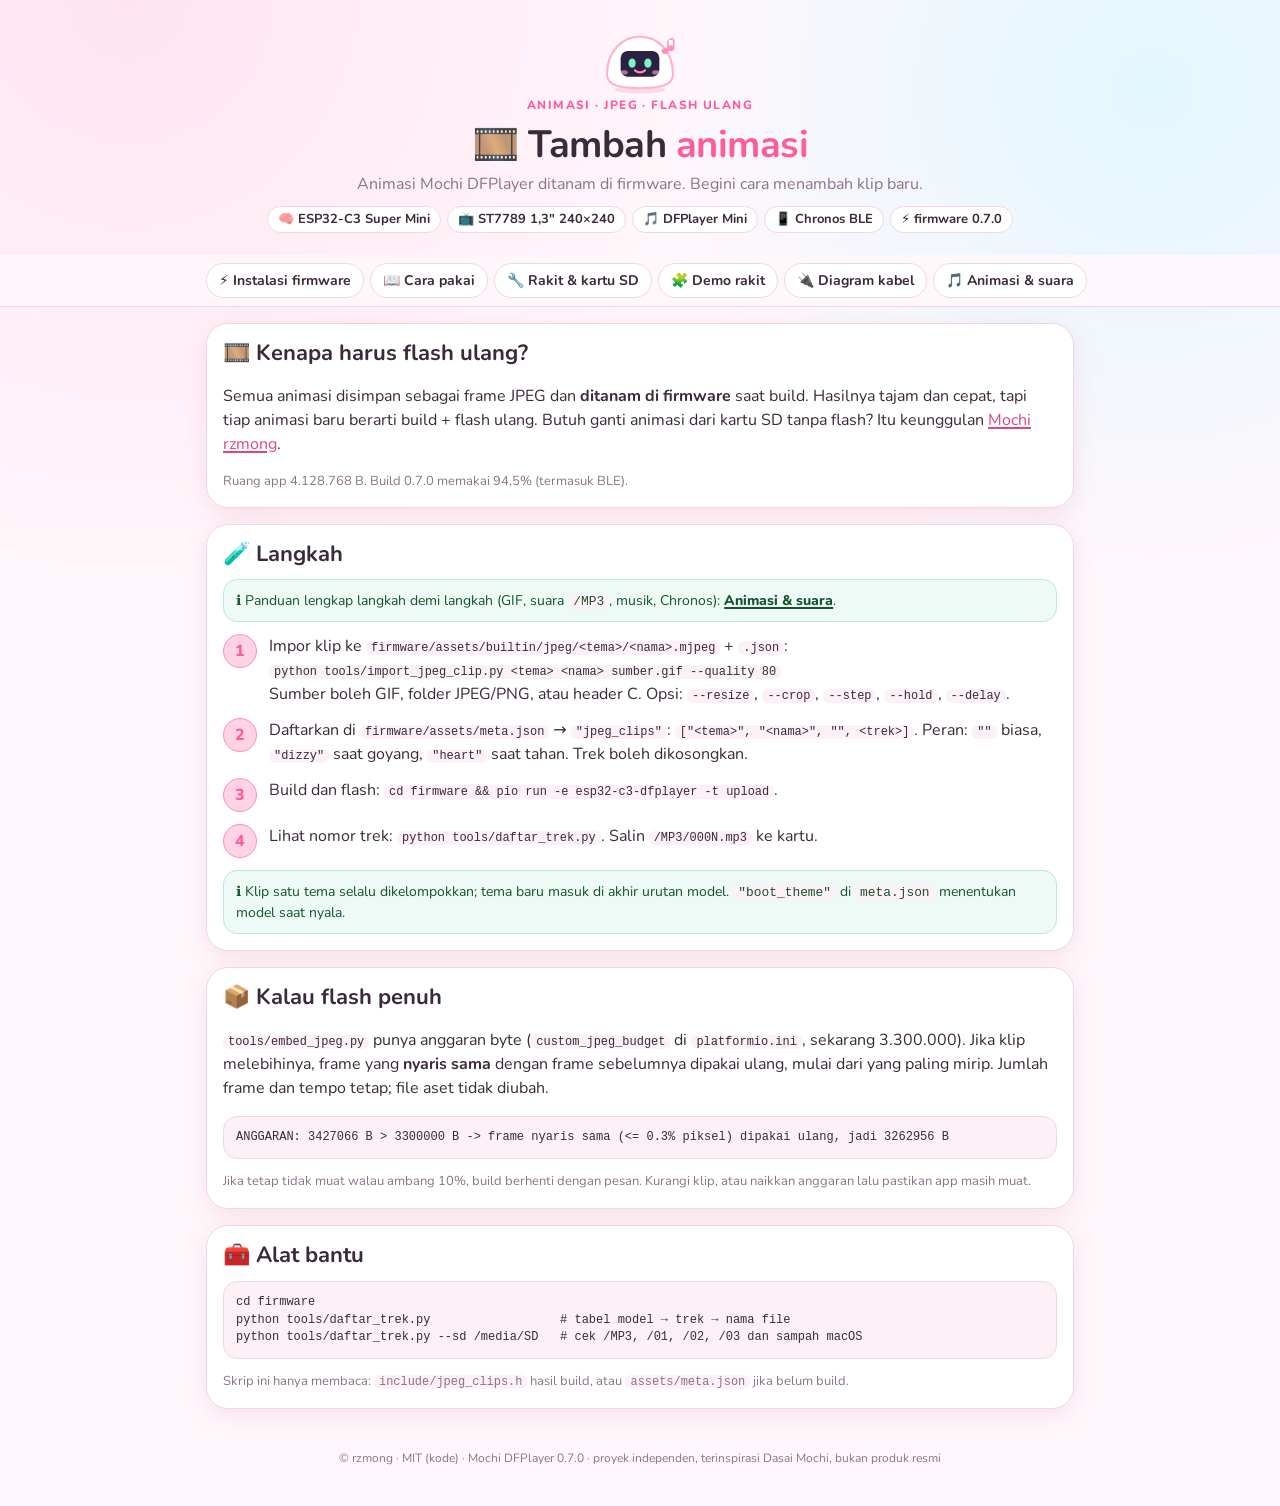
==== docs/animasi.html @ 937bc20a "Gabungkan main (v0.6.8-0.6.10) ke 0.7.0 - Sentuh: deteksi polaritas otomatis saat nyala dari v0.6.10" ====
<!DOCTYPE html>
<html lang="id">
<head>
<meta charset="UTF-8"/>
<meta name="viewport" content="width=device-width, initial-scale=1"/>
<title>Tambah animasi — Mochi DFPlayer</title>
<meta name="description" content="Mochi DFPlayer: teman meja ESP32-C3 + ST7789, animasi JPEG tajam di flash, suara MP3 lewat DFPlayer Mini, pemutar MP3 dan Chronos BLE."/>
<link rel="preconnect" href="https://fonts.googleapis.com"/>
<link rel="preconnect" href="https://fonts.gstatic.com" crossorigin/>
<link rel="stylesheet" href="https://fonts.googleapis.com/css2?family=Nunito:wght@400;700;800&amp;family=Quicksand:wght@500;700&amp;display=swap"/>
<link rel="icon" href="data:image/svg+xml,%3Csvg xmlns=%22http://www.w3.org/2000/svg%22 viewBox=%220 0 100 100%22%3E%3Ctext y=%22.9em%22 font-size=%2290%22%3E%F0%9F%8D%A1%3C/text%3E%3C/svg%3E"/>
<link rel="stylesheet" href="./mochi.css?v=3"/>
</head>
<body>
<header class="hero wrap narrow">
  <svg class="mochi" viewBox="0 0 120 96" aria-hidden="true"><ellipse cx="60" cy="88" rx="36" ry="5" fill="#f6c6d9" opacity=".6"/><path d="M14 66c0-30 20-52 46-52s46 22 46 52c0 14-12 20-46 20S14 80 14 66z" fill="#fff" stroke="#ffb3cf" stroke-width="3"/><rect x="33" y="34" width="54" height="36" rx="10" fill="#2b2140"/><ellipse cx="49" cy="51" rx="5" ry="6.5" fill="#7ef0c8"/><ellipse cx="71" cy="51" rx="5" ry="6.5" fill="#7ef0c8"/><path d="M53 61q7 6 14 0" stroke="#ff8fb8" stroke-width="3" fill="none" stroke-linecap="round"/><ellipse cx="38" cy="64" rx="5" ry="3" fill="#ffb3cf" opacity=".6"/><ellipse cx="82" cy="64" rx="5" ry="3" fill="#ffb3cf" opacity=".6"/><path d="M100 18v16a5 4 0 1 1-2-3V20l10-3v13a5 4 0 1 1-2-3V15z" fill="#ff8fb8"/></svg>
  <div class="kicker">animasi · jpeg · flash ulang</div>
  <h1>🎞️ Tambah <span>animasi</span></h1>
  <p class="sub">Animasi Mochi DFPlayer ditanam di firmware. Begini cara menambah klip baru.</p>
  <div class="chips"><span class="chip">🧠 ESP32-C3 Super Mini</span><span class="chip">📺 ST7789 1,3" 240×240</span><span class="chip">🎵 DFPlayer Mini</span><span class="chip">📱 Chronos BLE</span><span class="chip">⚡ firmware 0.7.0</span></div>
</header>
<nav class="tabs"><div class="wrap narrow"><a href="index.html">⚡ Instalasi firmware</a><a href="panduan.html">📖 Cara pakai</a><a href="instalasi.html">🔧 Rakit &amp; kartu SD</a><a href="pemasangan.html">🧩 Demo rakit</a><a href="pemasangan-kabel.html">🔌 Diagram kabel</a><a href="kelola.html">🎵 Animasi &amp; suara</a><a href="animasi.html" class="on" aria-current="page">🎞️ Tambah animasi</a><a href="https://rz7mong.github.io/mochi-rzmong/">💗 Mochi rzmong (GIF)</a><a href="https://github.com/rz7mong/mochi-dfplayer">🐙 GitHub</a></div></nav>
<main class="wrap narrow">
<section class="card">
  <h2>🎞️ Kenapa harus flash ulang?</h2>
  <p>Semua animasi disimpan sebagai frame JPEG dan <b>ditanam di firmware</b> saat build. Hasilnya tajam dan cepat, tapi tiap animasi baru berarti build + flash ulang. Butuh ganti animasi dari kartu SD tanpa flash? Itu keunggulan <a href="https://rz7mong.github.io/mochi-rzmong/">Mochi rzmong</a>.</p>
  <p class="hint">Ruang app 4.128.768 B. Build 0.7.0 memakai 94,5% (termasuk BLE).</p>
</section>

<section class="card">
  <h2>🧪 Langkah</h2>
  <p class="info">ℹ️ Panduan lengkap langkah demi langkah (GIF, suara <code>/MP3</code>, musik, Chronos): <a href="kelola.html">Animasi &amp; suara</a>.</p>
  <div class="step"><div class="num">1</div><div>Impor klip ke <code>firmware/assets/builtin/jpeg/&lt;tema&gt;/&lt;nama&gt;.mjpeg</code> + <code>.json</code>:<br><code>python tools/import_jpeg_clip.py &lt;tema&gt; &lt;nama&gt; sumber.gif --quality 80</code><br>Sumber boleh GIF, folder JPEG/PNG, atau header C. Opsi: <code>--resize</code>, <code>--crop</code>, <code>--step</code>, <code>--hold</code>, <code>--delay</code>.</div></div>
  <div class="step"><div class="num">2</div><div>Daftarkan di <code>firmware/assets/meta.json</code> → <code>"jpeg_clips"</code>: <code>["&lt;tema&gt;", "&lt;nama&gt;", "", &lt;trek&gt;]</code>. Peran: <code>""</code> biasa, <code>"dizzy"</code> saat goyang, <code>"heart"</code> saat tahan. Trek boleh dikosongkan.</div></div>
  <div class="step"><div class="num">3</div><div>Build dan flash: <code>cd firmware &amp;&amp; pio run -e esp32-c3-dfplayer -t upload</code>.</div></div>
  <div class="step"><div class="num">4</div><div>Lihat nomor trek: <code>python tools/daftar_trek.py</code>. Salin <code>/MP3/000N.mp3</code> ke kartu.</div></div>
  <p class="info">ℹ️ Klip satu tema selalu dikelompokkan; tema baru masuk di akhir urutan model. <code>"boot_theme"</code> di <code>meta.json</code> menentukan model saat nyala.</p>
</section>

<section class="card">
  <h2>📦 Kalau flash penuh</h2>
  <p><code>tools/embed_jpeg.py</code> punya anggaran byte (<code>custom_jpeg_budget</code> di <code>platformio.ini</code>, sekarang 3.300.000). Jika klip melebihinya, frame yang <b>nyaris sama</b> dengan frame sebelumnya dipakai ulang, mulai dari yang paling mirip. Jumlah frame dan tempo tetap; file aset tidak diubah.</p>
<pre>ANGGARAN: 3427066 B &gt; 3300000 B -&gt; frame nyaris sama (&lt;= 0.3% piksel) dipakai ulang, jadi 3262956 B</pre>
  <p class="hint">Jika tetap tidak muat walau ambang 10%, build berhenti dengan pesan. Kurangi klip, atau naikkan anggaran lalu pastikan app masih muat.</p>
</section>

<section class="card">
  <h2>🧰 Alat bantu</h2>
<pre>cd firmware
python tools/daftar_trek.py                  # tabel model → trek → nama file
python tools/daftar_trek.py --sd /media/SD   # cek /MP3, /01, /02, /03 dan sampah macOS</pre>
  <p class="hint">Skrip ini hanya membaca: <code>include/jpeg_clips.h</code> hasil build, atau <code>assets/meta.json</code> jika belum build.</p>
</section>
</main>
<footer>© rzmong · MIT (kode) · Mochi DFPlayer 0.7.0 · proyek independen, terinspirasi Dasai Mochi, bukan produk resmi</footer>
</body>
</html>
---- docs/mochi.css ----
/* Mochi DFPlayer — desain sama dengan rz7mong/mochi-rzmong/docs/mochi.css (pemasangan.html) */
:root{--bg:#fff7fb;--card:#ffffff;--ink:#3b2a3a;--muted:#8a7488;--pink:#ff8fb8;--pink2:#ffd3e4;--pinkd:#ff5c98;--mint:#b8f0dc;--line:#f3d6e4;--shadow:0 6px 24px rgba(214,120,160,.18);--warn:#c2410c;--warnbg:#fff1e6;--ok:#15803d;--blue:#2f6fe4}
*{box-sizing:border-box}
html{scroll-behavior:smooth}
body{margin:0;font-family:"Nunito","Quicksand",ui-rounded,system-ui,-apple-system,"Segoe UI",sans-serif;background:radial-gradient(circle at 10% 0%,#ffe4f0 0,transparent 40%),radial-gradient(circle at 90% 10%,#e2f7ff 0,transparent 35%),var(--bg);background-attachment:fixed;color:var(--ink);line-height:1.5}
a{color:#e0457f;text-decoration-thickness:1.5px;text-underline-offset:2px}
a:hover{color:var(--pinkd)}
.wrap{max-width:1080px;margin:0 auto;padding:0 16px}
.wrap.narrow{max-width:900px}
.wrap.slim{max-width:720px}
/* hero */
header.hero{padding:26px 0 8px;text-align:center}
.mochi{width:86px;height:70px;margin:0 auto;display:block;animation:bob 2.6s ease-in-out infinite}
@keyframes bob{0%,100%{transform:translateY(0) scale(1,1)}50%{transform:translateY(-6px) scale(1.04,.96)}}
@media (prefers-reduced-motion:reduce){.mochi{animation:none}html{scroll-behavior:auto}}
.kicker{font-size:12px;font-weight:800;letter-spacing:.12em;text-transform:uppercase;color:var(--pinkd)}
h1{font-size:clamp(24px,5vw,38px);margin:8px 0 4px;letter-spacing:-.5px;line-height:1.2}
h1 span{color:var(--pinkd)}
.sub{color:var(--muted);margin:0 auto;max-width:720px}
.chips{display:flex;flex-wrap:wrap;gap:6px;justify-content:center;margin-top:10px}
.chip{display:inline-flex;align-items:center;gap:4px;background:#fff;border:1px solid var(--line);border-radius:999px;padding:3px 10px;font-size:13px;font-weight:700;color:var(--ink)}
/* sticky pill nav */
nav.tabs{position:sticky;top:0;z-index:20;background:rgba(255,247,251,.92);backdrop-filter:blur(8px);-webkit-backdrop-filter:blur(8px);border-bottom:1px solid var(--line);margin:14px 0 0}
nav.tabs .wrap{display:flex;gap:6px;overflow-x:auto;padding:8px 16px}
nav.tabs a{white-space:nowrap;text-decoration:none;color:var(--ink);background:#fff;border:1px solid var(--line);padding:6px 12px;border-radius:999px;font-weight:700;font-size:14px}
nav.tabs a:hover{background:var(--pink2)}
nav.tabs a.on,nav.tabs a[aria-current]{background:var(--pinkd);border-color:var(--pinkd);color:#fff}
/* content */
main{padding-bottom:8px}
section{margin:22px 0}
h2{font-size:22px;margin:0 0 10px;line-height:1.25}
h3{font-size:17px;margin:4px 0 8px}
.card{background:var(--card);border:1px solid var(--line);border-radius:22px;box-shadow:var(--shadow);padding:16px;margin:16px 0}
.card > :first-child{margin-top:0}
.card > :last-child{margin-bottom:0}
.note{background:var(--warnbg);border:1px solid #fed7aa;color:#7c2d12;border-radius:14px;padding:10px 12px;font-size:14px;margin:8px 0}
.info{background:#eefaf5;border:1px solid #bde9d5;color:#14532d;border-radius:14px;padding:10px 12px;font-size:14px;margin:8px 0}
.note a,.info a{color:inherit;font-weight:800}
.hint,.muted{font-size:13px;color:var(--muted);line-height:1.5}
.warn{color:var(--warn)}
.ok{color:var(--ok)}
ul,ol{padding-left:20px;margin:8px 0}
li{margin:3px 0}
table{width:100%;border-collapse:collapse;font-size:13.5px}
th,td{padding:7px 6px;border-bottom:1px solid var(--line);text-align:left;vertical-align:top}
th{background:#fff0f6}
.tbl{overflow:auto;border-radius:14px;border:1px solid var(--line)}
.tbl table tr:last-child td,.tbl table tr:last-child th{border-bottom:0}
code{background:#fdf0f6;border-radius:6px;padding:0 5px;font-size:.92em}
pre{background:#fdf0f6;border:1px solid var(--line);border-radius:14px;padding:12px;overflow:auto;font-size:12px;line-height:1.45}
img.shot,img.wire{width:100%;border-radius:14px;border:1px solid var(--line);background:#fff}
footer{color:var(--muted);font-size:12px;text-align:center;padding:24px 16px 40px}
/* steps (numbered bubbles) */
.step{display:flex;gap:12px;margin:12px 0;align-items:flex-start}
.num{flex:0 0 34px;height:34px;border-radius:50%;background:var(--pink2);color:var(--pinkd);border:1.5px solid var(--pink);display:grid;place-items:center;font-size:16px;font-weight:800}
/* buttons */
.btn,button{font:inherit;border-radius:16px;padding:11px 16px;font-weight:800;font-size:15px;cursor:pointer;background:#fff;border:2px solid var(--pink);color:var(--ink);box-shadow:0 3px 0 #f5a3c4;transition:background .15s}
.btn:hover,button:hover{background:#fff5fa}
.btn.primary,button.primary{background:var(--pinkd);border-color:var(--pinkd);color:#fff;box-shadow:0 3px 0 #d63d78}
.btn.primary:hover,button.primary:hover{background:#ff4b8c}
.btn.big{font-size:17px;padding:14px 24px}
.btn:disabled,button:disabled{opacity:.4;cursor:default}
.btn:active,button:active{transform:translateY(2px);box-shadow:none}
a.btn{display:inline-block;text-decoration:none}
.row{display:flex;flex-wrap:wrap;gap:8px;margin-top:10px}
/* forms */
label{display:block;margin:12px 0 4px;font-size:13px;font-weight:800;color:var(--muted)}
input,select{font:inherit;width:100%;padding:10px 12px;border-radius:14px;border:1.5px solid var(--line);background:#fffafd;color:var(--ink)}
input:focus,select:focus{outline:none;border-color:var(--pink);box-shadow:0 0 0 3px var(--pink2)}
input[type=checkbox]{width:20px;height:20px;accent-color:var(--pinkd);padding:0}
input[type=file]{background:#fff;border-style:dashed}
.tog{display:flex;justify-content:space-between;align-items:center;gap:10px;border:1px solid var(--line);background:#fffafd;border-radius:14px;padding:10px 12px;margin:8px 0;font-weight:700}
@media print{nav.tabs{display:none}}
/* --- tambahan Mochi DFPlayer --- */
.install{text-align:center;margin-top:14px}
esp-web-install-button [slot=activate]{min-width:260px}
.flash-grid{display:grid;grid-template-columns:repeat(auto-fit,minmax(220px,1fr));gap:4px 16px}
.grid{display:grid;grid-template-columns:repeat(auto-fill,minmax(220px,1fr));gap:12px}
.part{background:#fff;border:1px solid var(--line);border-radius:18px;padding:12px;position:relative}
.part h3{font-size:15px;margin:0 0 4px;padding-right:44px}
.part p{font-size:13px;margin:0;color:#5e4b5c}
.part .q{position:absolute;top:10px;right:10px;background:var(--pink);color:#fff;font-weight:800;border-radius:999px;padding:1px 9px;font-size:12px}
.part .tag{display:inline-block;font-size:11px;font-weight:800;border-radius:6px;padding:0 6px;margin-top:6px;background:#eef2ff;color:#3730a3}
.part .tag.opt{background:#eefaf5;color:#14532d}
.vs th:nth-child(2),.vs td:nth-child(2){background:#fff7fb}
.yes{color:var(--ok);font-weight:800}
.no{color:var(--warn);font-weight:800}
.tap{display:grid;grid-template-columns:repeat(auto-fit,minmax(180px,1fr));gap:10px}
.tap div{background:#fffafd;border:1px solid var(--line);border-radius:16px;padding:10px 12px}
.tap b{display:block;font-size:15px}
.tap span{font-size:13px;color:var(--muted)}
#unsupported{display:none}
/* --- panduan rakit (pola pemasangan.html mochi-rzmong) --- */
.verswitch{display:inline-flex;gap:4px;background:#fff;border:1px solid var(--line);border-radius:999px;padding:4px;margin-bottom:6px;box-shadow:var(--shadow);flex-wrap:wrap;justify-content:center}
.verswitch a{text-decoration:none;color:var(--ink);font-weight:800;font-size:13px;padding:5px 12px;border-radius:999px}
.verswitch a.on{background:var(--pinkd);color:#fff}
.part .ico{width:100%;height:72px;display:block;margin-bottom:6px;font-size:40px;text-align:center;line-height:72px;background:#fff5fa;border-radius:12px}
.part .src{font-size:11px;color:var(--muted);margin-top:4px}
.stepper{display:grid;grid-template-columns:minmax(0,1.35fr) minmax(0,1fr);gap:14px;align-items:start}
@media (max-width:820px){.stepper{grid-template-columns:1fr}}
.stage{background:linear-gradient(180deg,#fff,#fff5fa);border:1px solid var(--line);border-radius:22px;padding:6px;margin:0}
.stage svg{width:100%;height:auto;display:block}
.progress{height:8px;background:#ffe3ee;border-radius:99px;overflow:hidden;margin:8px 4px}
.progress i{display:block;height:100%;background:linear-gradient(90deg,#ff8fb8,#ffb86b);width:0;transition:width .4s}
.dots{display:flex;flex-wrap:wrap;gap:5px;margin:6px 4px 2px}
.dots button{width:28px;height:28px;border-radius:50%;border:1.5px solid var(--pink);background:#fff;color:var(--ink);font-weight:800;font-size:11px;cursor:pointer;padding:0;box-shadow:none}
.dots button.on{background:var(--pink);color:#fff}
.dots button.done{background:var(--pink2)}
.panel{margin:0}
.panel h3{margin:2px 0 4px;font-size:20px}
.panel .kick{font-size:12px;font-weight:800;letter-spacing:.12em;text-transform:uppercase;color:var(--pinkd)}
.ctl{display:flex;gap:8px;margin-top:10px;position:sticky;bottom:8px}
.ctl .btn{flex:1}
.conn{font-size:13px;margin-top:8px}
.conn td:first-child{white-space:nowrap}
.sw{display:inline-block;width:12px;height:12px;border-radius:3px;vertical-align:-1px;margin-right:4px;border:1px solid rgba(0,0,0,.2)}
.legend{display:flex;flex-wrap:wrap;gap:4px 10px;font-size:12px;margin:6px}
.tabsw{display:flex;gap:6px;margin-bottom:8px;flex-wrap:wrap}
.tabsw button{border:1.5px solid var(--pink);background:#fff;border-radius:999px;padding:5px 12px;font-weight:800;font-size:14px;cursor:pointer;box-shadow:none}
.tabsw button.on{background:var(--pink);color:#fff}
.tip{background:#eef4ff;border:1px solid #c7d7fe;color:#1e3a8a;border-radius:14px;padding:10px 12px;font-size:14px;margin:8px 0}
.tips{display:grid;grid-template-columns:repeat(auto-fit,minmax(230px,1fr));gap:10px}
.tips > div{margin:0}
.diagram{display:block;width:100%;height:auto;border-radius:14px;border:1px solid var(--line);background:#fffafc}
.tree{font-family:ui-monospace,SFMono-Regular,Menlo,monospace}
@media print{.ctl{display:none}}
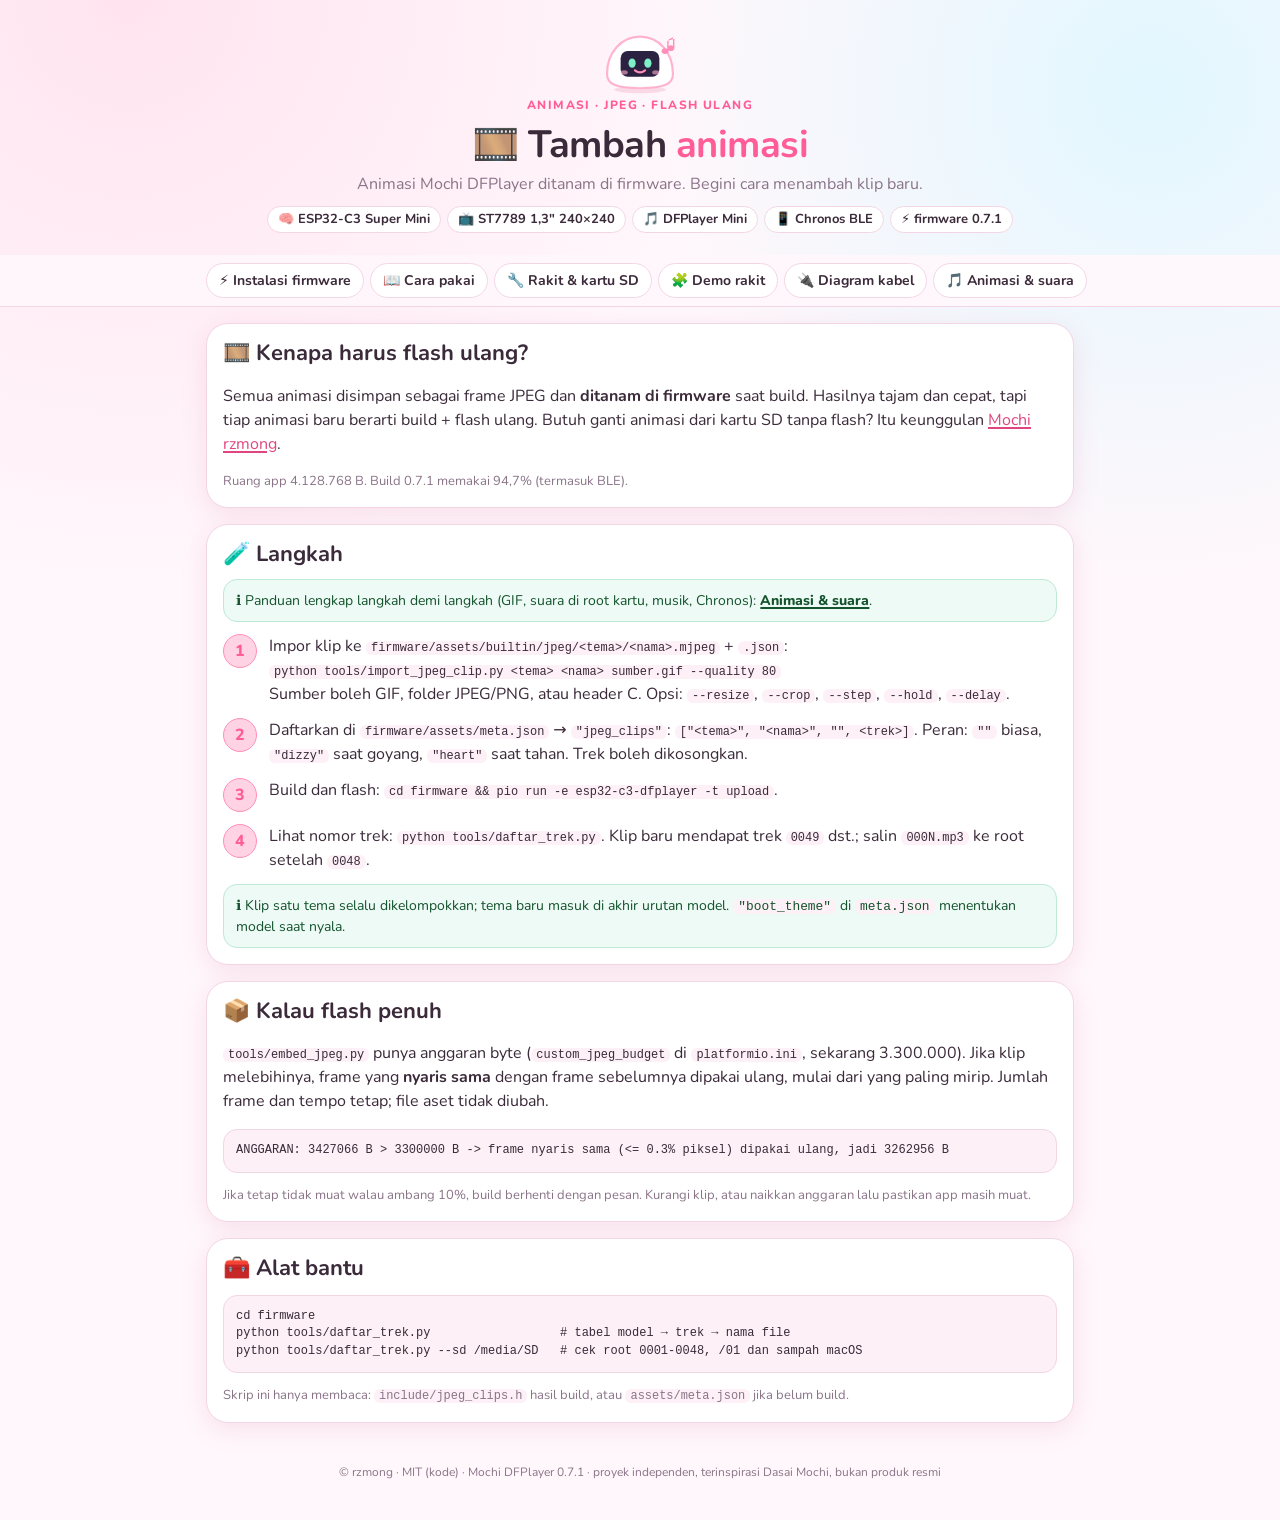
==== commit b350d882: "0.7.1: Chronos lengkap (cari, alarm, cuaca, musik HP, suara sambung/putus/navigasi), semua trek urut" ====
--- a/docs/animasi.html
+++ b/docs/animasi.html
@@ -17,23 +17,23 @@
   <div class="kicker">animasi · jpeg · flash ulang</div>
   <h1>🎞️ Tambah <span>animasi</span></h1>
   <p class="sub">Animasi Mochi DFPlayer ditanam di firmware. Begini cara menambah klip baru.</p>
-  <div class="chips"><span class="chip">🧠 ESP32-C3 Super Mini</span><span class="chip">📺 ST7789 1,3" 240×240</span><span class="chip">🎵 DFPlayer Mini</span><span class="chip">📱 Chronos BLE</span><span class="chip">⚡ firmware 0.7.0</span></div>
+  <div class="chips"><span class="chip">🧠 ESP32-C3 Super Mini</span><span class="chip">📺 ST7789 1,3" 240×240</span><span class="chip">🎵 DFPlayer Mini</span><span class="chip">📱 Chronos BLE</span><span class="chip">⚡ firmware 0.7.1</span></div>
 </header>
 <nav class="tabs"><div class="wrap narrow"><a href="index.html">⚡ Instalasi firmware</a><a href="panduan.html">📖 Cara pakai</a><a href="instalasi.html">🔧 Rakit &amp; kartu SD</a><a href="pemasangan.html">🧩 Demo rakit</a><a href="pemasangan-kabel.html">🔌 Diagram kabel</a><a href="kelola.html">🎵 Animasi &amp; suara</a><a href="animasi.html" class="on" aria-current="page">🎞️ Tambah animasi</a><a href="https://rz7mong.github.io/mochi-rzmong/">💗 Mochi rzmong (GIF)</a><a href="https://github.com/rz7mong/mochi-dfplayer">🐙 GitHub</a></div></nav>
 <main class="wrap narrow">
 <section class="card">
   <h2>🎞️ Kenapa harus flash ulang?</h2>
   <p>Semua animasi disimpan sebagai frame JPEG dan <b>ditanam di firmware</b> saat build. Hasilnya tajam dan cepat, tapi tiap animasi baru berarti build + flash ulang. Butuh ganti animasi dari kartu SD tanpa flash? Itu keunggulan <a href="https://rz7mong.github.io/mochi-rzmong/">Mochi rzmong</a>.</p>
-  <p class="hint">Ruang app 4.128.768 B. Build 0.7.0 memakai 94,5% (termasuk BLE).</p>
+  <p class="hint">Ruang app 4.128.768 B. Build 0.7.1 memakai 94,7% (termasuk BLE).</p>
 </section>
 
 <section class="card">
   <h2>🧪 Langkah</h2>
-  <p class="info">ℹ️ Panduan lengkap langkah demi langkah (GIF, suara <code>/MP3</code>, musik, Chronos): <a href="kelola.html">Animasi &amp; suara</a>.</p>
+  <p class="info">ℹ️ Panduan lengkap langkah demi langkah (GIF, suara di root kartu, musik, Chronos): <a href="kelola.html">Animasi &amp; suara</a>.</p>
   <div class="step"><div class="num">1</div><div>Impor klip ke <code>firmware/assets/builtin/jpeg/&lt;tema&gt;/&lt;nama&gt;.mjpeg</code> + <code>.json</code>:<br><code>python tools/import_jpeg_clip.py &lt;tema&gt; &lt;nama&gt; sumber.gif --quality 80</code><br>Sumber boleh GIF, folder JPEG/PNG, atau header C. Opsi: <code>--resize</code>, <code>--crop</code>, <code>--step</code>, <code>--hold</code>, <code>--delay</code>.</div></div>
   <div class="step"><div class="num">2</div><div>Daftarkan di <code>firmware/assets/meta.json</code> → <code>"jpeg_clips"</code>: <code>["&lt;tema&gt;", "&lt;nama&gt;", "", &lt;trek&gt;]</code>. Peran: <code>""</code> biasa, <code>"dizzy"</code> saat goyang, <code>"heart"</code> saat tahan. Trek boleh dikosongkan.</div></div>
   <div class="step"><div class="num">3</div><div>Build dan flash: <code>cd firmware &amp;&amp; pio run -e esp32-c3-dfplayer -t upload</code>.</div></div>
-  <div class="step"><div class="num">4</div><div>Lihat nomor trek: <code>python tools/daftar_trek.py</code>. Salin <code>/MP3/000N.mp3</code> ke kartu.</div></div>
+  <div class="step"><div class="num">4</div><div>Lihat nomor trek: <code>python tools/daftar_trek.py</code>. Klip baru mendapat trek <code>0049</code> dst.; salin <code>000N.mp3</code> ke root setelah <code>0048</code>.</div></div>
   <p class="info">ℹ️ Klip satu tema selalu dikelompokkan; tema baru masuk di akhir urutan model. <code>"boot_theme"</code> di <code>meta.json</code> menentukan model saat nyala.</p>
 </section>
 
@@ -48,10 +48,10 @@
   <h2>🧰 Alat bantu</h2>
 <pre>cd firmware
 python tools/daftar_trek.py                  # tabel model → trek → nama file
-python tools/daftar_trek.py --sd /media/SD   # cek /MP3, /01, /02, /03 dan sampah macOS</pre>
+python tools/daftar_trek.py --sd /media/SD   # cek root 0001-0048, /01 dan sampah macOS</pre>
   <p class="hint">Skrip ini hanya membaca: <code>include/jpeg_clips.h</code> hasil build, atau <code>assets/meta.json</code> jika belum build.</p>
 </section>
 </main>
-<footer>© rzmong · MIT (kode) · Mochi DFPlayer 0.7.0 · proyek independen, terinspirasi Dasai Mochi, bukan produk resmi</footer>
+<footer>© rzmong · MIT (kode) · Mochi DFPlayer 0.7.1 · proyek independen, terinspirasi Dasai Mochi, bukan produk resmi</footer>
 </body>
 </html>
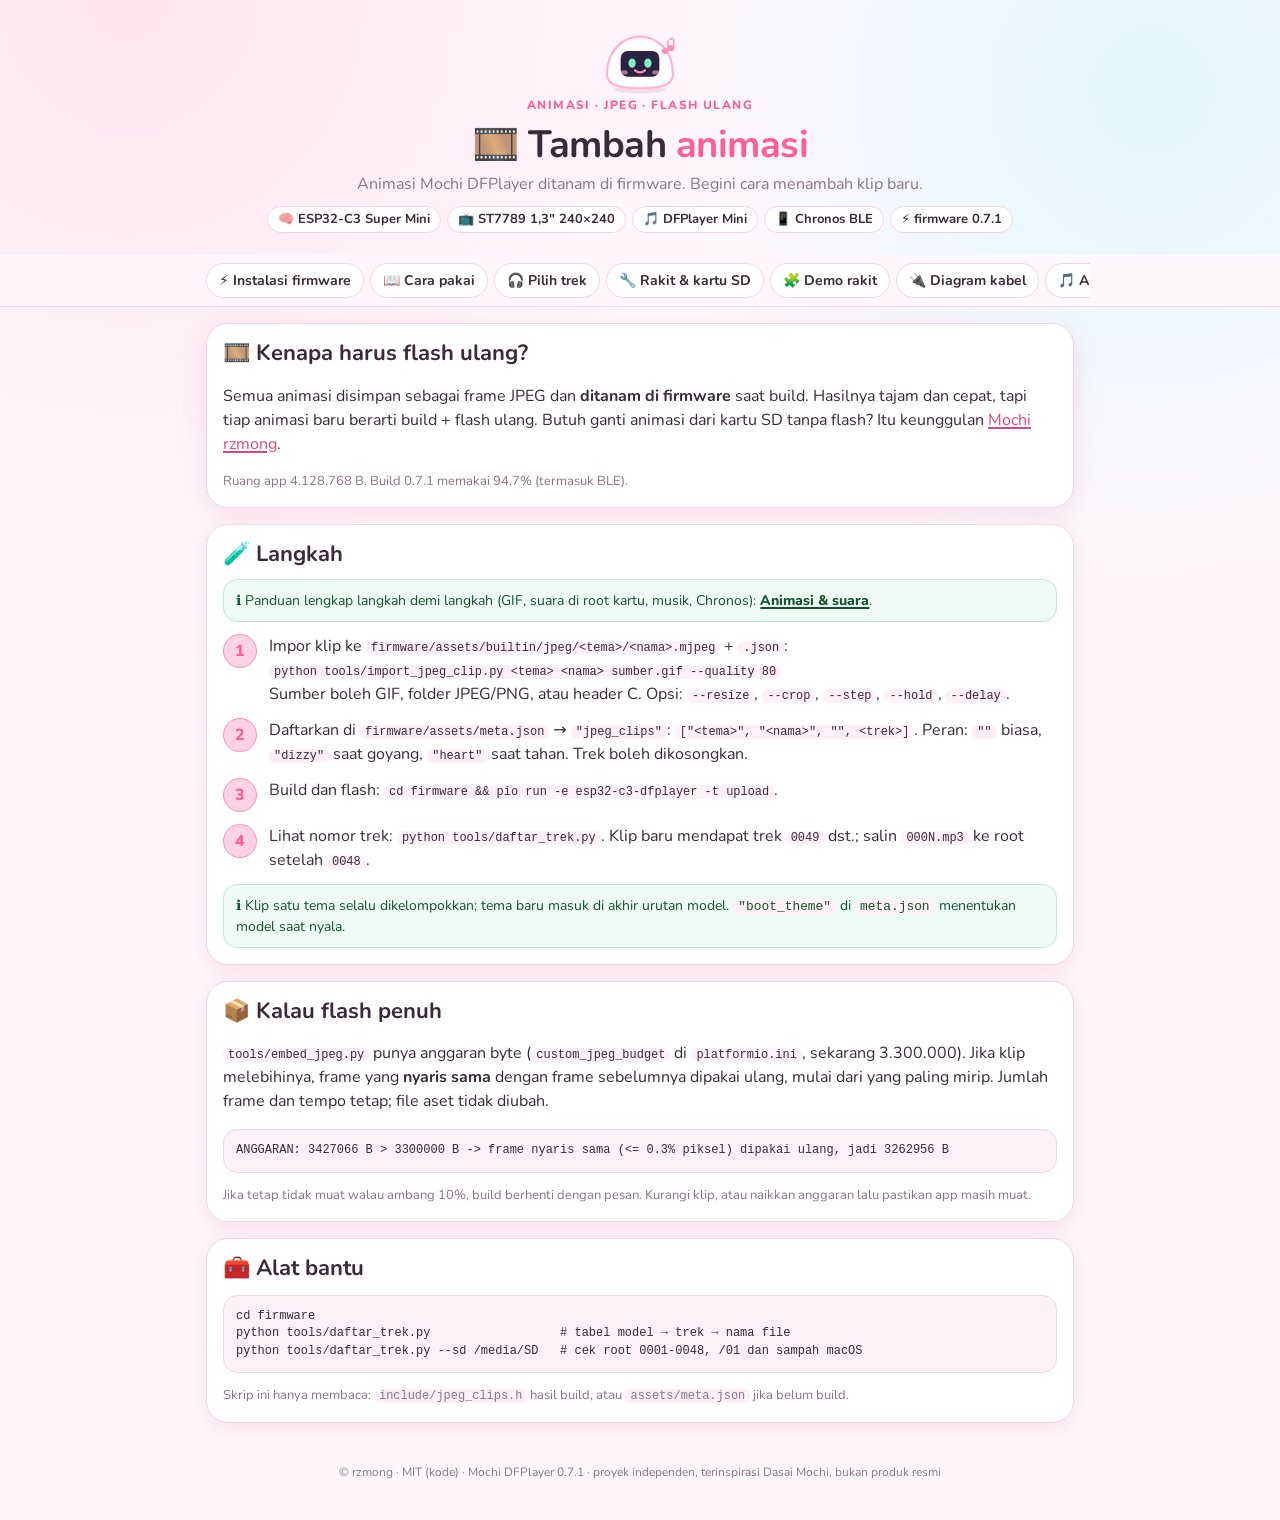
==== commit dac2c82a: "Tambah panduan web pemilih trek dan musik sambil animasi. Halaman docs/musik.html menjelaskan firmwa" ====
--- a/docs/animasi.html
+++ b/docs/animasi.html
@@ -19,7 +19,7 @@
   <p class="sub">Animasi Mochi DFPlayer ditanam di firmware. Begini cara menambah klip baru.</p>
   <div class="chips"><span class="chip">🧠 ESP32-C3 Super Mini</span><span class="chip">📺 ST7789 1,3" 240×240</span><span class="chip">🎵 DFPlayer Mini</span><span class="chip">📱 Chronos BLE</span><span class="chip">⚡ firmware 0.7.1</span></div>
 </header>
-<nav class="tabs"><div class="wrap narrow"><a href="index.html">⚡ Instalasi firmware</a><a href="panduan.html">📖 Cara pakai</a><a href="instalasi.html">🔧 Rakit &amp; kartu SD</a><a href="pemasangan.html">🧩 Demo rakit</a><a href="pemasangan-kabel.html">🔌 Diagram kabel</a><a href="kelola.html">🎵 Animasi &amp; suara</a><a href="animasi.html" class="on" aria-current="page">🎞️ Tambah animasi</a><a href="https://rz7mong.github.io/mochi-rzmong/">💗 Mochi rzmong (GIF)</a><a href="https://github.com/rz7mong/mochi-dfplayer">🐙 GitHub</a></div></nav>
+<nav class="tabs"><div class="wrap narrow"><a href="index.html">⚡ Instalasi firmware</a><a href="panduan.html">📖 Cara pakai</a><a href="musik.html">🎧 Pilih trek</a><a href="instalasi.html">🔧 Rakit &amp; kartu SD</a><a href="pemasangan.html">🧩 Demo rakit</a><a href="pemasangan-kabel.html">🔌 Diagram kabel</a><a href="kelola.html">🎵 Animasi &amp; suara</a><a href="animasi.html" class="on" aria-current="page">🎞️ Tambah animasi</a><a href="https://rz7mong.github.io/mochi-rzmong/">💗 Mochi rzmong (GIF)</a><a href="https://github.com/rz7mong/mochi-dfplayer">🐙 GitHub</a></div></nav>
 <main class="wrap narrow">
 <section class="card">
   <h2>🎞️ Kenapa harus flash ulang?</h2>
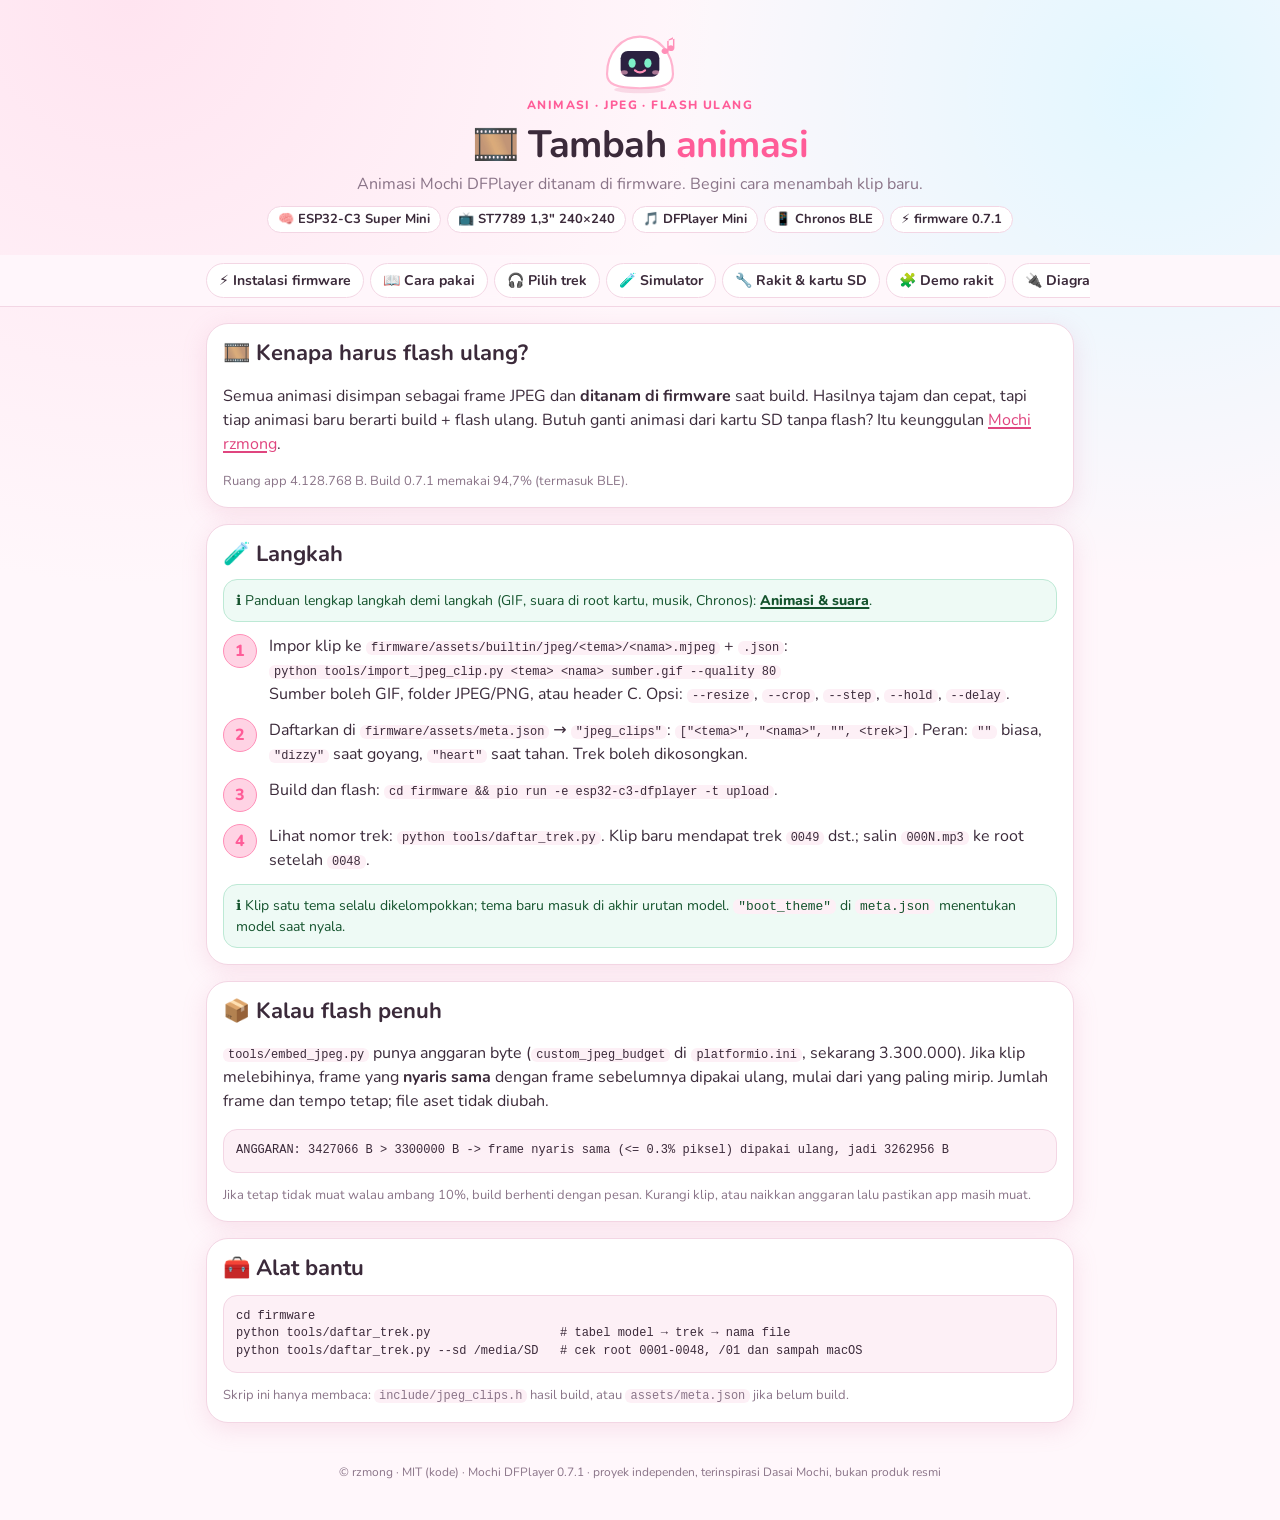
==== commit 56bdffe4: "Tambah simulator logika firmware 0.8.0 di situs. Satu tombol meniru menu, pemilih nomor, dan aturan " ====
--- a/docs/animasi.html
+++ b/docs/animasi.html
@@ -19,7 +19,7 @@
   <p class="sub">Animasi Mochi DFPlayer ditanam di firmware. Begini cara menambah klip baru.</p>
   <div class="chips"><span class="chip">🧠 ESP32-C3 Super Mini</span><span class="chip">📺 ST7789 1,3" 240×240</span><span class="chip">🎵 DFPlayer Mini</span><span class="chip">📱 Chronos BLE</span><span class="chip">⚡ firmware 0.7.1</span></div>
 </header>
-<nav class="tabs"><div class="wrap narrow"><a href="index.html">⚡ Instalasi firmware</a><a href="panduan.html">📖 Cara pakai</a><a href="musik.html">🎧 Pilih trek</a><a href="instalasi.html">🔧 Rakit &amp; kartu SD</a><a href="pemasangan.html">🧩 Demo rakit</a><a href="pemasangan-kabel.html">🔌 Diagram kabel</a><a href="kelola.html">🎵 Animasi &amp; suara</a><a href="animasi.html" class="on" aria-current="page">🎞️ Tambah animasi</a><a href="https://rz7mong.github.io/mochi-rzmong/">💗 Mochi rzmong (GIF)</a><a href="https://github.com/rz7mong/mochi-dfplayer">🐙 GitHub</a></div></nav>
+<nav class="tabs"><div class="wrap narrow"><a href="index.html">⚡ Instalasi firmware</a><a href="panduan.html">📖 Cara pakai</a><a href="musik.html">🎧 Pilih trek</a><a href="simulator.html">🧪 Simulator</a><a href="instalasi.html">🔧 Rakit &amp; kartu SD</a><a href="pemasangan.html">🧩 Demo rakit</a><a href="pemasangan-kabel.html">🔌 Diagram kabel</a><a href="kelola.html">🎵 Animasi &amp; suara</a><a href="animasi.html" class="on" aria-current="page">🎞️ Tambah animasi</a><a href="https://rz7mong.github.io/mochi-rzmong/">💗 Mochi rzmong (GIF)</a><a href="https://github.com/rz7mong/mochi-dfplayer">🐙 GitHub</a></div></nav>
 <main class="wrap narrow">
 <section class="card">
   <h2>🎞️ Kenapa harus flash ulang?</h2>
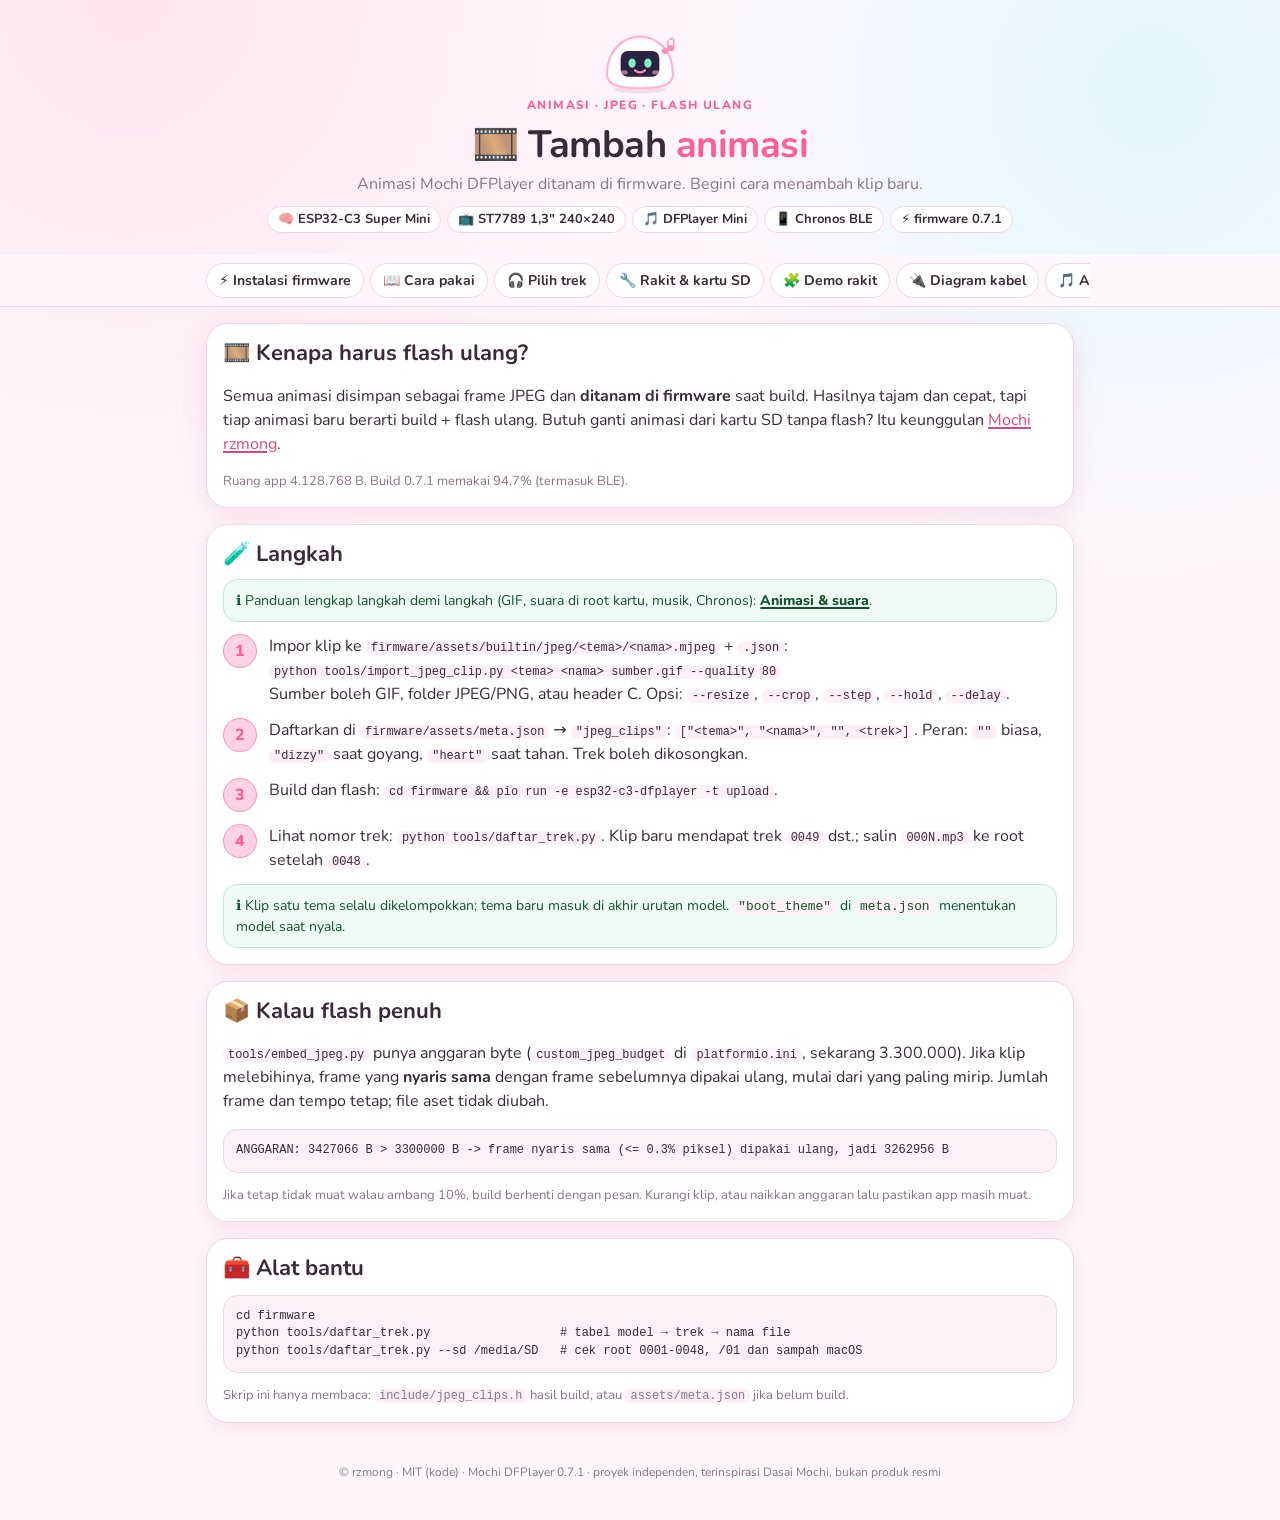
==== commit e62f3d97: "Hapus simulator dari situs. Halaman logika tidak mewakili perangkat dan tidak dipakai." ====
--- a/docs/animasi.html
+++ b/docs/animasi.html
@@ -19,7 +19,7 @@
   <p class="sub">Animasi Mochi DFPlayer ditanam di firmware. Begini cara menambah klip baru.</p>
   <div class="chips"><span class="chip">🧠 ESP32-C3 Super Mini</span><span class="chip">📺 ST7789 1,3" 240×240</span><span class="chip">🎵 DFPlayer Mini</span><span class="chip">📱 Chronos BLE</span><span class="chip">⚡ firmware 0.7.1</span></div>
 </header>
-<nav class="tabs"><div class="wrap narrow"><a href="index.html">⚡ Instalasi firmware</a><a href="panduan.html">📖 Cara pakai</a><a href="musik.html">🎧 Pilih trek</a><a href="simulator.html">🧪 Simulator</a><a href="instalasi.html">🔧 Rakit &amp; kartu SD</a><a href="pemasangan.html">🧩 Demo rakit</a><a href="pemasangan-kabel.html">🔌 Diagram kabel</a><a href="kelola.html">🎵 Animasi &amp; suara</a><a href="animasi.html" class="on" aria-current="page">🎞️ Tambah animasi</a><a href="https://rz7mong.github.io/mochi-rzmong/">💗 Mochi rzmong (GIF)</a><a href="https://github.com/rz7mong/mochi-dfplayer">🐙 GitHub</a></div></nav>
+<nav class="tabs"><div class="wrap narrow"><a href="index.html">⚡ Instalasi firmware</a><a href="panduan.html">📖 Cara pakai</a><a href="musik.html">🎧 Pilih trek</a><a href="instalasi.html">🔧 Rakit &amp; kartu SD</a><a href="pemasangan.html">🧩 Demo rakit</a><a href="pemasangan-kabel.html">🔌 Diagram kabel</a><a href="kelola.html">🎵 Animasi &amp; suara</a><a href="animasi.html" class="on" aria-current="page">🎞️ Tambah animasi</a><a href="https://rz7mong.github.io/mochi-rzmong/">💗 Mochi rzmong (GIF)</a><a href="https://github.com/rz7mong/mochi-dfplayer">🐙 GitHub</a></div></nav>
 <main class="wrap narrow">
 <section class="card">
   <h2>🎞️ Kenapa harus flash ulang?</h2>
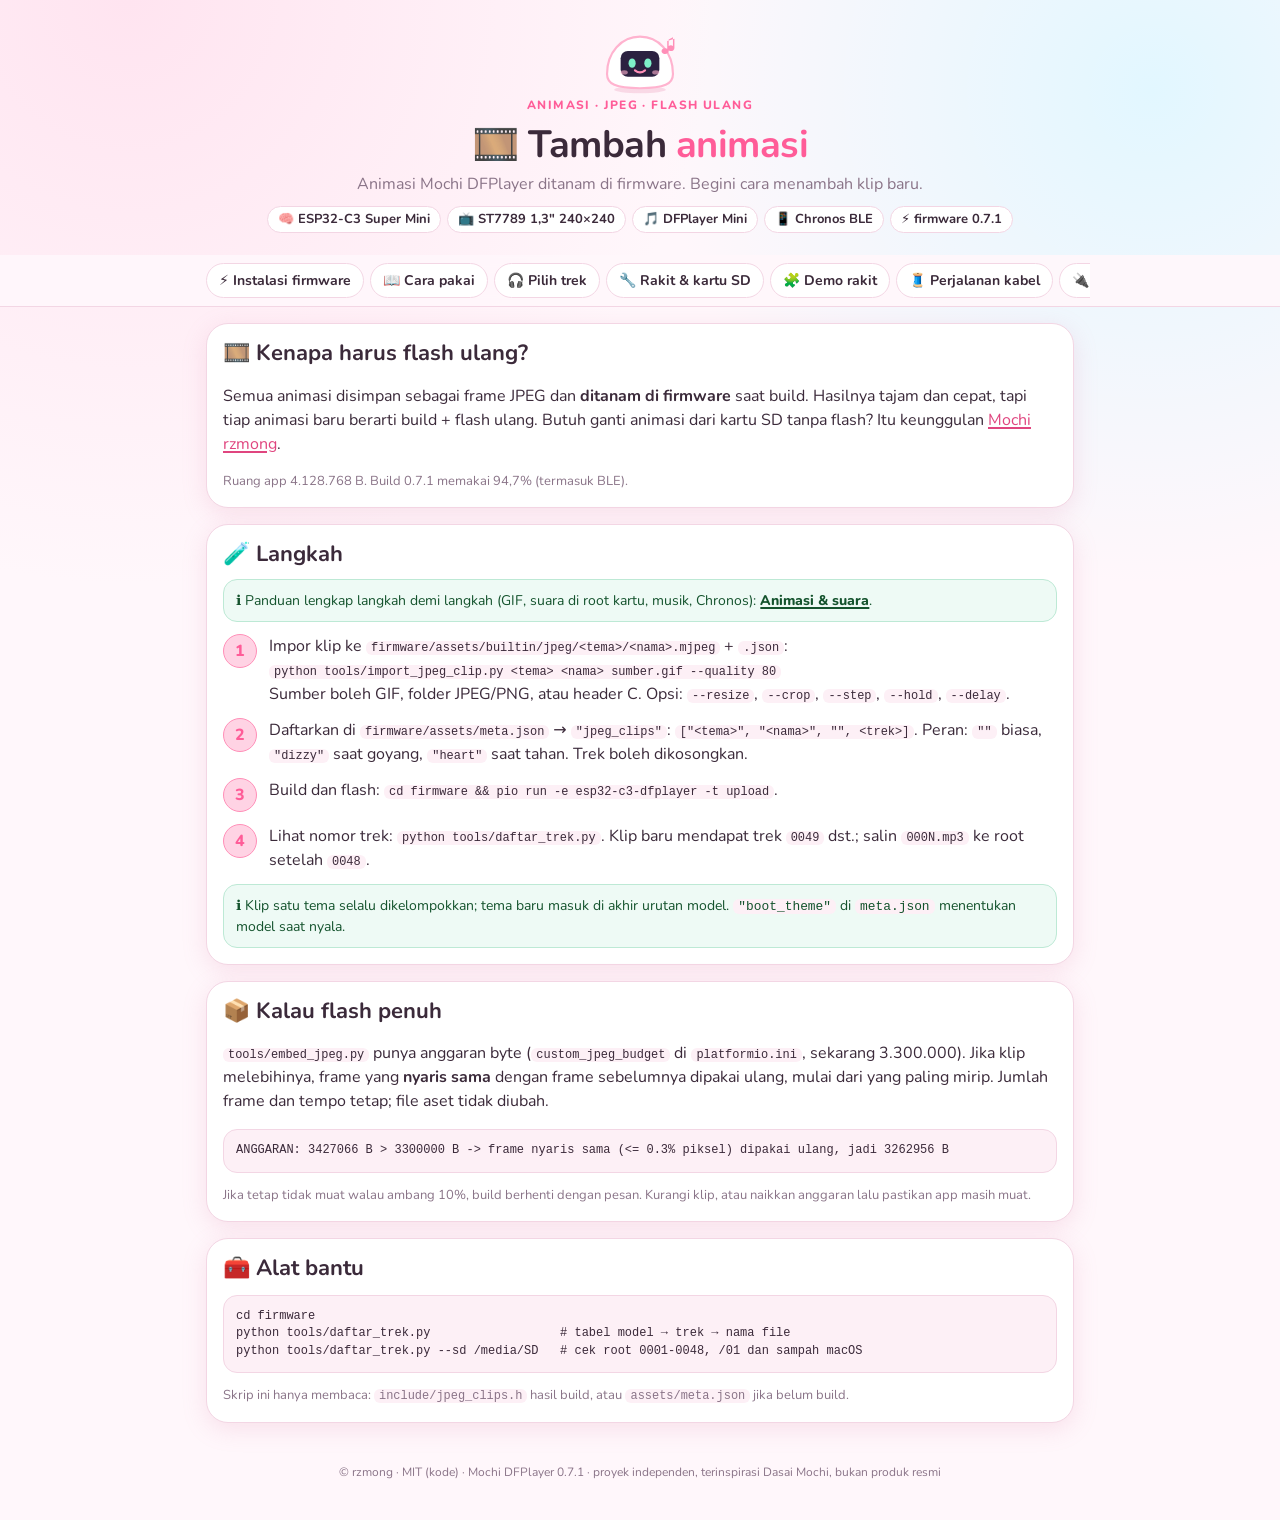
==== commit cda00b90: "Tampilkan tautan perjalanan kabel di semua menu situs." ====
--- a/docs/animasi.html
+++ b/docs/animasi.html
@@ -19,7 +19,7 @@
   <p class="sub">Animasi Mochi DFPlayer ditanam di firmware. Begini cara menambah klip baru.</p>
   <div class="chips"><span class="chip">🧠 ESP32-C3 Super Mini</span><span class="chip">📺 ST7789 1,3" 240×240</span><span class="chip">🎵 DFPlayer Mini</span><span class="chip">📱 Chronos BLE</span><span class="chip">⚡ firmware 0.7.1</span></div>
 </header>
-<nav class="tabs"><div class="wrap narrow"><a href="index.html">⚡ Instalasi firmware</a><a href="panduan.html">📖 Cara pakai</a><a href="musik.html">🎧 Pilih trek</a><a href="instalasi.html">🔧 Rakit &amp; kartu SD</a><a href="pemasangan.html">🧩 Demo rakit</a><a href="pemasangan-kabel.html">🔌 Diagram kabel</a><a href="kelola.html">🎵 Animasi &amp; suara</a><a href="animasi.html" class="on" aria-current="page">🎞️ Tambah animasi</a><a href="https://rz7mong.github.io/mochi-rzmong/">💗 Mochi rzmong (GIF)</a><a href="https://github.com/rz7mong/mochi-dfplayer">🐙 GitHub</a></div></nav>
+<nav class="tabs"><div class="wrap narrow"><a href="index.html">⚡ Instalasi firmware</a><a href="panduan.html">📖 Cara pakai</a><a href="musik.html">🎧 Pilih trek</a><a href="instalasi.html">🔧 Rakit &amp; kartu SD</a><a href="pemasangan.html">🧩 Demo rakit</a><a href="perjalanan.html">🧵 Perjalanan kabel</a><a href="pemasangan-kabel.html">🔌 Diagram kabel</a><a href="kelola.html">🎵 Animasi &amp; suara</a><a href="animasi.html" class="on" aria-current="page">🎞️ Tambah animasi</a><a href="https://rz7mong.github.io/mochi-rzmong/">💗 Mochi rzmong (GIF)</a><a href="https://github.com/rz7mong/mochi-dfplayer">🐙 GitHub</a></div></nav>
 <main class="wrap narrow">
 <section class="card">
   <h2>🎞️ Kenapa harus flash ulang?</h2>
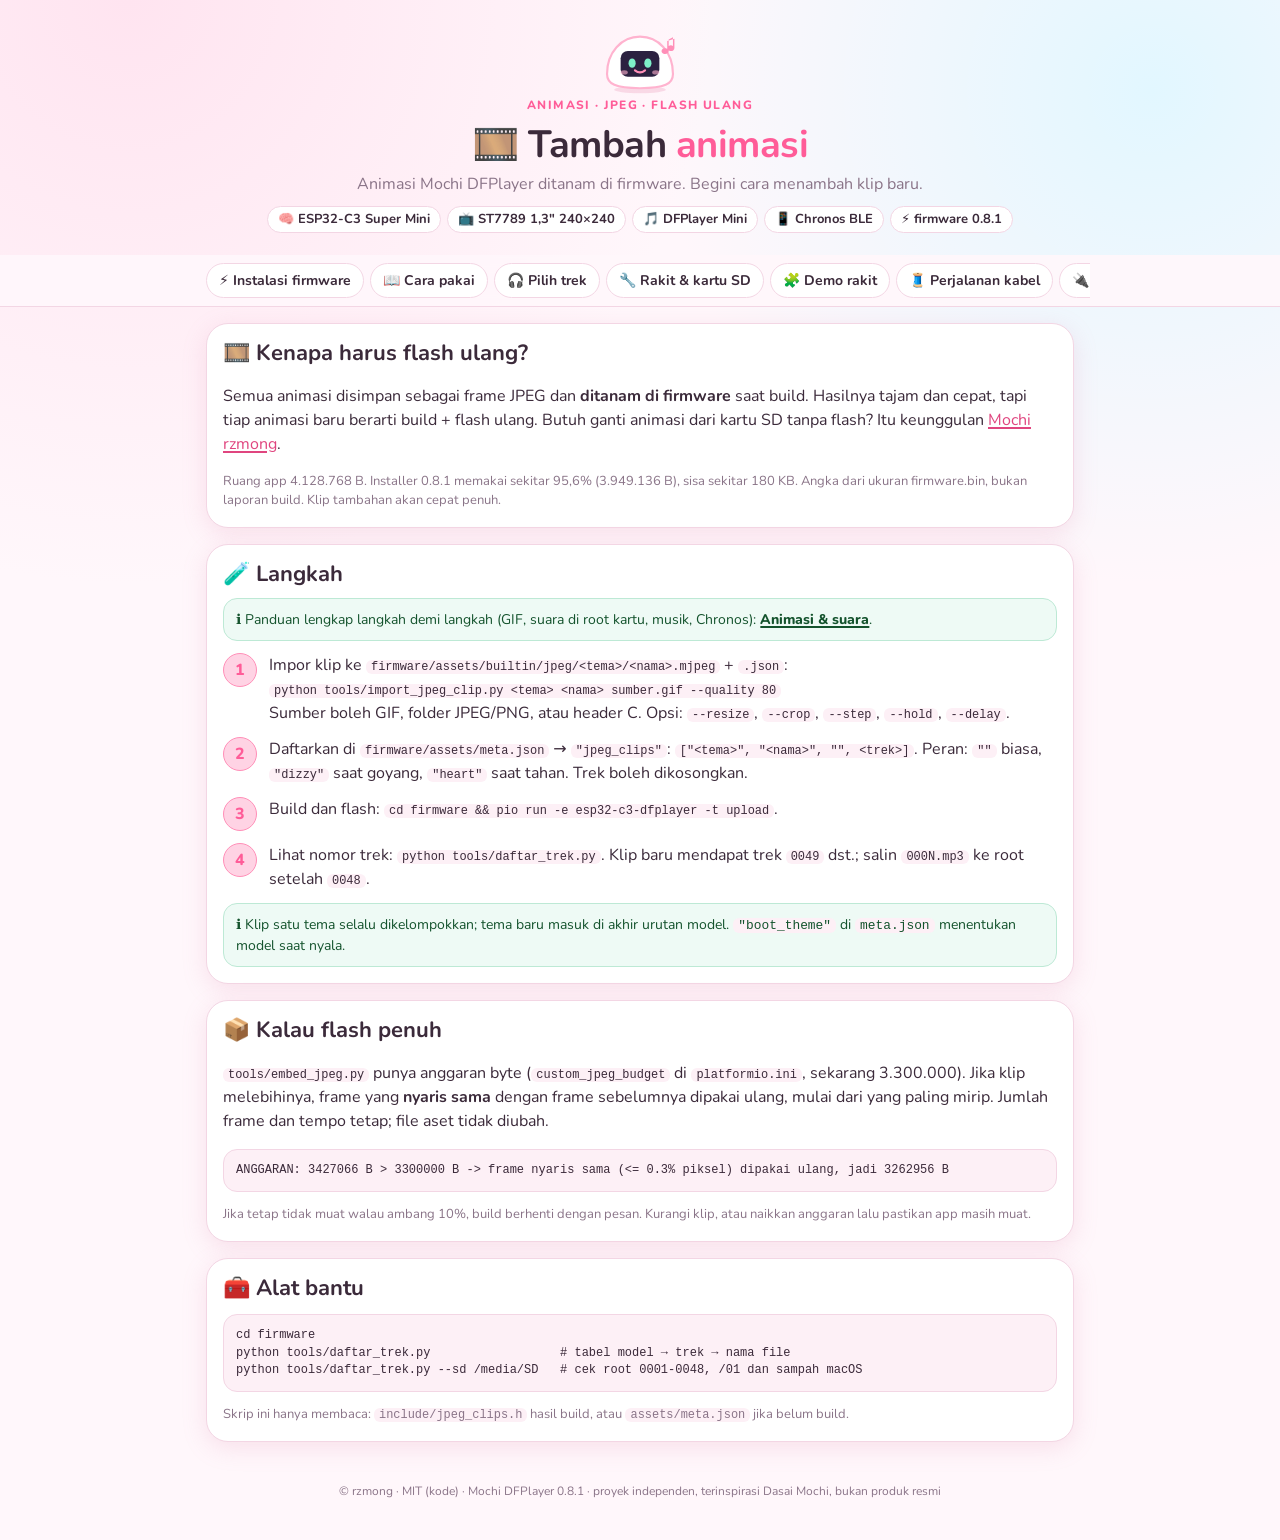
==== commit a9d1ddfa: "Samakan label dokumentasi ke firmware 0.8.1." ====
--- a/docs/animasi.html
+++ b/docs/animasi.html
@@ -9,7 +9,7 @@
 <link rel="preconnect" href="https://fonts.gstatic.com" crossorigin/>
 <link rel="stylesheet" href="https://fonts.googleapis.com/css2?family=Nunito:wght@400;700;800&amp;family=Quicksand:wght@500;700&amp;display=swap"/>
 <link rel="icon" href="data:image/svg+xml,%3Csvg xmlns=%22http://www.w3.org/2000/svg%22 viewBox=%220 0 100 100%22%3E%3Ctext y=%22.9em%22 font-size=%2290%22%3E%F0%9F%8D%A1%3C/text%3E%3C/svg%3E"/>
-<link rel="stylesheet" href="./mochi.css?v=3"/>
+<link rel="stylesheet" href="./mochi.css?v=4"/>
 </head>
 <body>
 <header class="hero wrap narrow">
@@ -17,14 +17,14 @@
   <div class="kicker">animasi · jpeg · flash ulang</div>
   <h1>🎞️ Tambah <span>animasi</span></h1>
   <p class="sub">Animasi Mochi DFPlayer ditanam di firmware. Begini cara menambah klip baru.</p>
-  <div class="chips"><span class="chip">🧠 ESP32-C3 Super Mini</span><span class="chip">📺 ST7789 1,3" 240×240</span><span class="chip">🎵 DFPlayer Mini</span><span class="chip">📱 Chronos BLE</span><span class="chip">⚡ firmware 0.7.1</span></div>
+  <div class="chips"><span class="chip">🧠 ESP32-C3 Super Mini</span><span class="chip">📺 ST7789 1,3" 240×240</span><span class="chip">🎵 DFPlayer Mini</span><span class="chip">📱 Chronos BLE</span><span class="chip">⚡ firmware 0.8.1</span></div>
 </header>
 <nav class="tabs"><div class="wrap narrow"><a href="index.html">⚡ Instalasi firmware</a><a href="panduan.html">📖 Cara pakai</a><a href="musik.html">🎧 Pilih trek</a><a href="instalasi.html">🔧 Rakit &amp; kartu SD</a><a href="pemasangan.html">🧩 Demo rakit</a><a href="perjalanan.html">🧵 Perjalanan kabel</a><a href="pemasangan-kabel.html">🔌 Diagram kabel</a><a href="kelola.html">🎵 Animasi &amp; suara</a><a href="animasi.html" class="on" aria-current="page">🎞️ Tambah animasi</a><a href="https://rz7mong.github.io/mochi-rzmong/">💗 Mochi rzmong (GIF)</a><a href="https://github.com/rz7mong/mochi-dfplayer">🐙 GitHub</a></div></nav>
 <main class="wrap narrow">
 <section class="card">
   <h2>🎞️ Kenapa harus flash ulang?</h2>
   <p>Semua animasi disimpan sebagai frame JPEG dan <b>ditanam di firmware</b> saat build. Hasilnya tajam dan cepat, tapi tiap animasi baru berarti build + flash ulang. Butuh ganti animasi dari kartu SD tanpa flash? Itu keunggulan <a href="https://rz7mong.github.io/mochi-rzmong/">Mochi rzmong</a>.</p>
-  <p class="hint">Ruang app 4.128.768 B. Build 0.7.1 memakai 94,7% (termasuk BLE).</p>
+  <p class="hint">Ruang app 4.128.768 B. Installer 0.8.1 memakai sekitar 95,6% (3.949.136 B), sisa sekitar 180 KB. Angka dari ukuran firmware.bin, bukan laporan build. Klip tambahan akan cepat penuh.</p>
 </section>
 
 <section class="card">
@@ -52,6 +52,6 @@
   <p class="hint">Skrip ini hanya membaca: <code>include/jpeg_clips.h</code> hasil build, atau <code>assets/meta.json</code> jika belum build.</p>
 </section>
 </main>
-<footer>© rzmong · MIT (kode) · Mochi DFPlayer 0.7.1 · proyek independen, terinspirasi Dasai Mochi, bukan produk resmi</footer>
+<footer>© rzmong · MIT (kode) · Mochi DFPlayer 0.8.1 · proyek independen, terinspirasi Dasai Mochi, bukan produk resmi</footer>
 </body>
 </html>
--- a/docs/mochi.css
+++ b/docs/mochi.css
@@ -12,6 +12,8 @@
 header.hero{padding:26px 0 8px;text-align:center}
 .mochi{width:86px;height:70px;margin:0 auto;display:block;animation:bob 2.6s ease-in-out infinite}
 @keyframes bob{0%,100%{transform:translateY(0) scale(1,1)}50%{transform:translateY(-6px) scale(1.04,.96)}}
+@keyframes cableflow{to{stroke-dashoffset:-80px}}
+@keyframes drawin{from{stroke-dashoffset:var(--len)}to{stroke-dashoffset:0}}
 @media (prefers-reduced-motion:reduce){.mochi{animation:none}html{scroll-behavior:auto}}
 .kicker{font-size:12px;font-weight:800;letter-spacing:.12em;text-transform:uppercase;color:var(--pinkd)}
 h1{font-size:clamp(24px,5vw,38px);margin:8px 0 4px;letter-spacing:-.5px;line-height:1.2}
